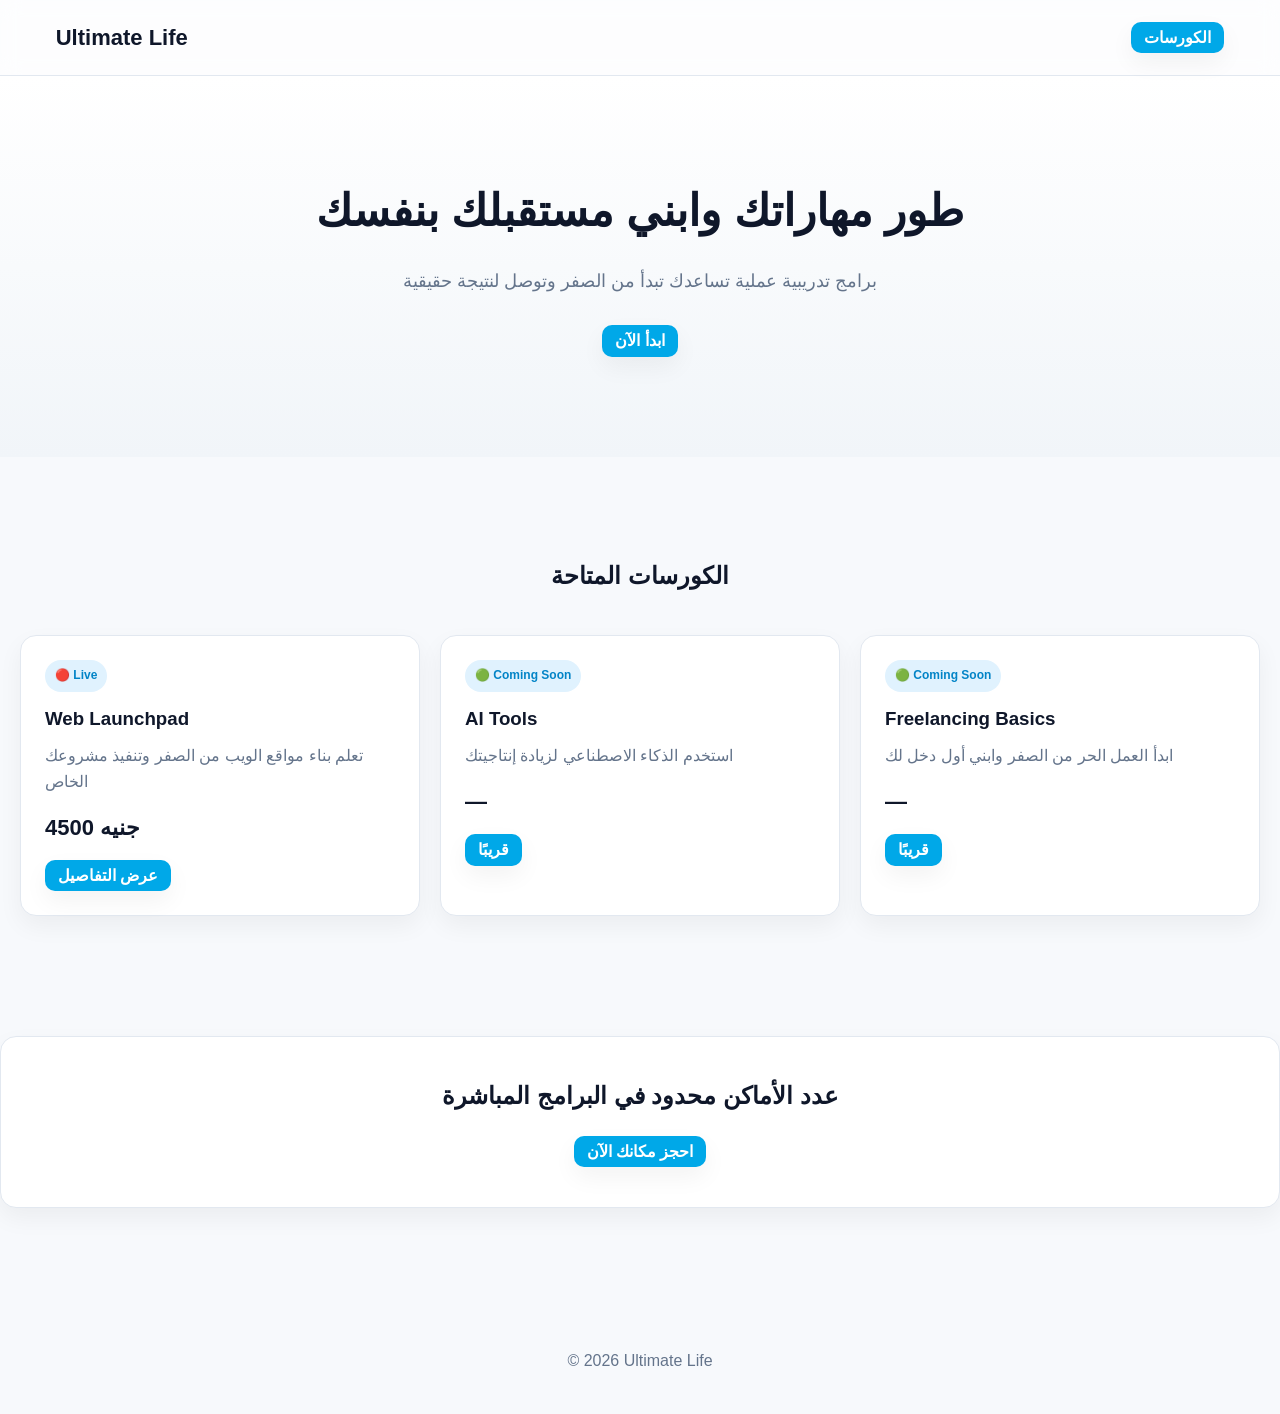
==== index.html @ 3a08e352 "initial commit - ultimate life landing page" ====
<!DOCTYPE html>
<html lang="ar">
<head>
  <meta charset="UTF-8" />
  <meta name="viewport" content="width=device-width, initial-scale=1.0"/>
  <title>Ultimate Life</title>
  <link rel="stylesheet" href="/css/style.css">

  
</head>

<body>

  <div class="container">

    <!-- HEADER -->
    <header>
      <div class="logo">Ultimate Life</div>
      <a href="#courses" class="btn">الكورسات</a>
    </header>

    <!-- HERO -->
    <section class="hero">
      <h1>طور مهاراتك وابني مستقبلك بنفسك</h1>
      <p>
        برامج تدريبية عملية تساعدك تبدأ من الصفر وتوصل لنتيجة حقيقية
      </p>
      <a href="#courses" class="btn">ابدأ الآن</a>
    </section>

    <!-- COURSES -->
    <section id="courses" class="courses">
      <h2>الكورسات المتاحة</h2>

      <div class="course-grid">

        <!-- COURSE 1 -->
        <div class="course-card">
          <span class="badge">🔴 Live</span>
          <h3>Web Launchpad</h3>
          <p>تعلم بناء مواقع الويب من الصفر وتنفيذ مشروعك الخاص</p>
          <div class="price">4500 جنيه</div>
          <a href="#" class="btn">عرض التفاصيل</a>
        </div>

        <!-- COURSE 2 -->
        <div class="course-card">
          <span class="badge">🟢 Coming Soon</span>
          <h3>AI Tools</h3>
          <p>استخدم الذكاء الاصطناعي لزيادة إنتاجيتك</p>
          <div class="price">—</div>
          <a href="#" class="btn">قريبًا</a>
        </div>

        <!-- COURSE 3 -->
        <div class="course-card">
          <span class="badge">🟢 Coming Soon</span>
          <h3>Freelancing Basics</h3>
          <p>ابدأ العمل الحر من الصفر وابني أول دخل لك</p>
          <div class="price">—</div>
          <a href="#" class="btn">قريبًا</a>
        </div>

      </div>
    </section>

    <!-- CTA -->
    <section class="cta">
      <h2>عدد الأماكن محدود في البرامج المباشرة</h2>
      <a href="#" class="btn">احجز مكانك الآن</a>
    </section>

    <!-- FOOTER -->
    <footer>
      © 2026 Ultimate Life
    </footer>

  </div>

</body>
</html>
---- css/style.css ----
:root {
  --bg: #f7f9fc;
  --card: #ffffff;
  --primary: #00a8e8;
  --primary-dark: #0077b6;

  --text: #0f172a;
  --muted: #64748b;

  --border: #e2e8f0;
  --shadow: 0 10px 25px rgba(0, 0, 0, 0.05);
}

/* Reset + Smooth */
* {
  margin: 0;
  padding: 0;
  box-sizing: border-box;
  font-family: Arial, sans-serif;
  transition: all 0.2s ease;
}
*,
*::before,
*::after {
  box-sizing: border-box;
  scroll-behavior: smooth;
}

body {
  background: var(--bg);
  color: var(--text);
  line-height: 1.6;
}

.container {
  width: 100%;
  margin: auto;
}

/* ================= HEADER ================= */
header {
  position: sticky;
  top: 0;
  backdrop-filter: blur(10px);
  background: rgba(255, 255, 255, 0.7);
  border-bottom: 1px solid var(--border);
  z-index: 1000;
  gap: 65%;
  display: flex;
  justify-content: space-around;
  padding: 20px 0;
  align-items: center;
}

.logo {
  font-size: 22px;
  font-weight: bold;
  color: var(--text);
}

/* ================= BUTTON ================= */
.btn {
  background: var(--primary);
  color: #fff;
  padding: 3px 13px;
  border-radius: 10px;
  text-decoration: none;
  font-weight: 600;
  display: inline-block;
  box-shadow: var(--shadow);
}

.btn:hover {
  background: var(--primary-dark);
  transform: translateY(-2px);
}

/* ================= HERO ================= */
.hero {
  text-align: center;
  padding: 100px 0;
  background: linear-gradient(180deg, #ffffff 0%, #f1f5f9 100%);
}

.hero h1 {
  font-size: 44px;
  margin-bottom: 20px;
}

.hero p {
  color: var(--muted);
  font-size: 18px;
  margin-bottom: 30px;
  max-width: 600px;
  margin-inline: auto;
}

/* ================= COURSES ================= */
.courses {
  margin: 80px 0;
  padding: 20px;
}

.courses h2 {
  text-align: center;
  margin-bottom: 40px;
}

.course-grid {
  display: grid;
  grid-template-columns: repeat(auto-fit, minmax(260px, 1fr));
  gap: 20px;
}

/* CARD */
.course-card {
  background: var(--card);
  padding: 24px;
  border-radius: 16px;
  border: 1px solid var(--border);
  box-shadow: var(--shadow);
}

.course-card:hover {
  transform: translateY(-6px);
  box-shadow: 0 15px 35px rgba(0, 0, 0, 0.08);
}

.course-card:hover h3 {
  color: var(--primary);
}

.course-card h3 {
  margin-bottom: 10px;
}

.course-card p {
  color: var(--muted);
  margin-bottom: 15px;
}

/* BADGE */
.badge {
  font-size: 12px;
  padding: 6px 10px;
  border-radius: 999px;
  display: inline-block;
  margin-bottom: 12px;
  background: #e0f2fe;
  color: #0284c7;
  font-weight: 600;
}

/* PRICE */
.price {
  font-size: 22px;
  font-weight: bold;
  margin-bottom: 15px;
}

/* ================= CTA ================= */
.cta {
  text-align: center;
  margin: 100px 0;
  padding: 40px;
  background: var(--card);
  border-radius: 16px;
  border: 1px solid var(--border);
  box-shadow: var(--shadow);
}

.cta h2 {
  margin-bottom: 20px;
}

/* ================= FOOTER ================= */
footer {
  text-align: center;
  padding: 40px 0;
  color: var(--muted);
}
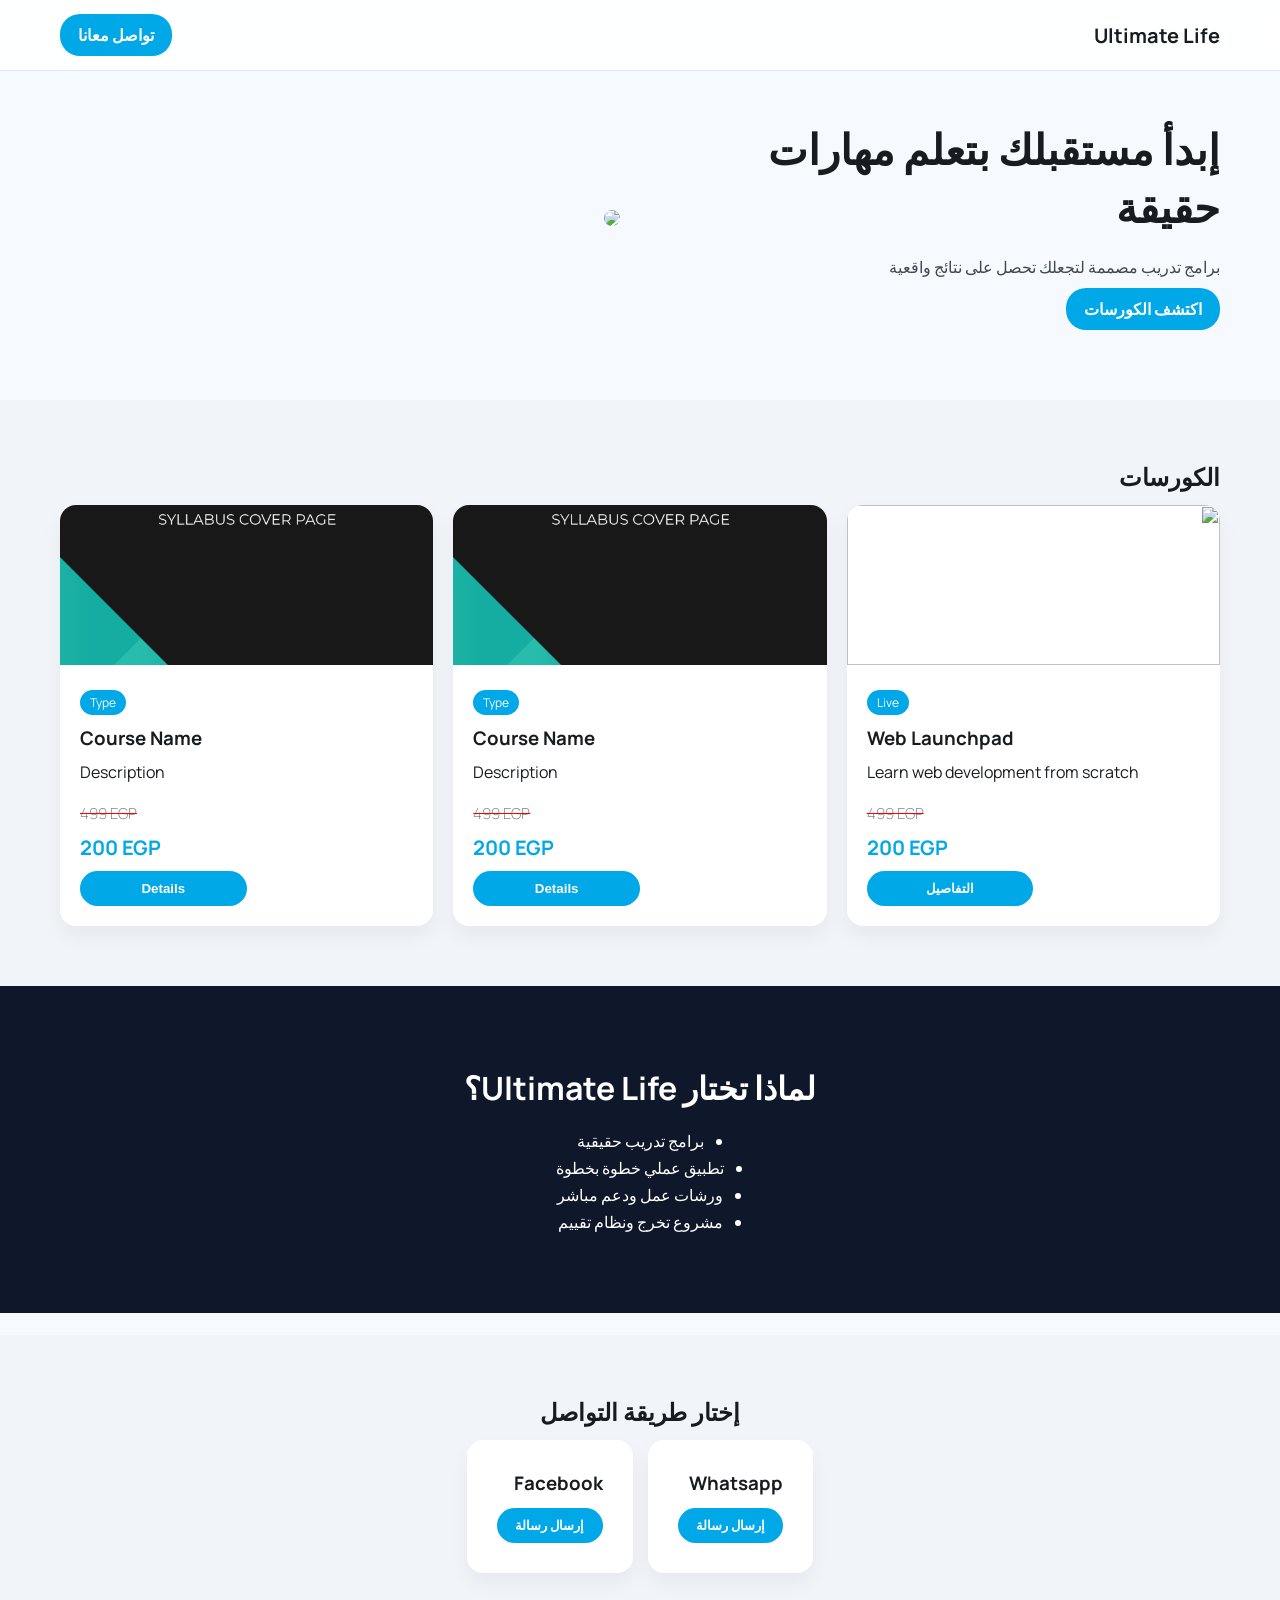
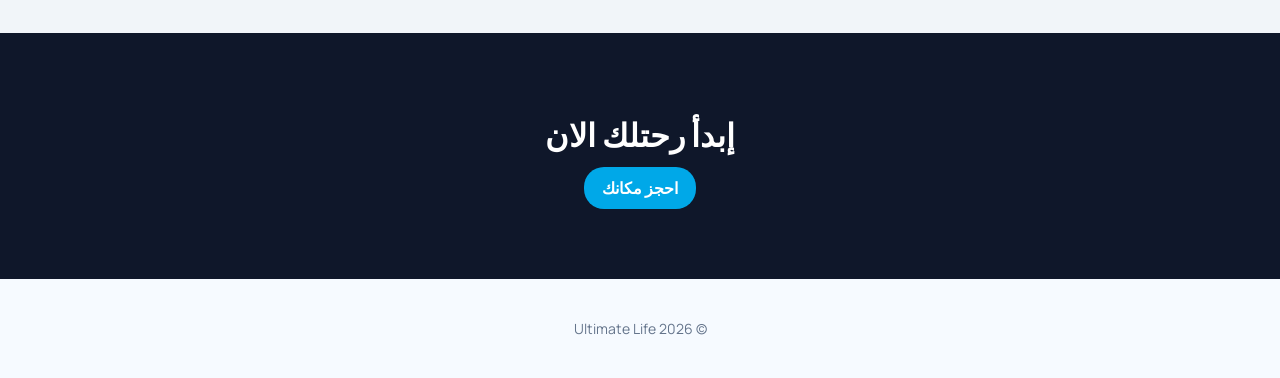
==== commit d7b8f0e2: "v2" ====
--- a/index.html
+++ b/index.html
@@ -1,81 +1,131 @@
-<!DOCTYPE html>
-<html lang="ar">
-<head>
-  <meta charset="UTF-8" />
-  <meta name="viewport" content="width=device-width, initial-scale=1.0"/>
-  <title>Ultimate Life</title>
-  <link rel="stylesheet" href="/css/style.css">
+<!doctype html>
+<html lang="ar" dir="rtl">
+  <head>
+    <meta charset="utf-8" />
+    <meta name="viewport" content="width=device-width, initial-scale=1.0" />
+    <title>Ultimate Life (UL)</title>
 
-  
-</head>
+    <link
+      href="https://fonts.googleapis.com/css2?family=Lexend:wght@400;600;700&family=Manrope:wght@400;500;600&display=swap"
+      rel="stylesheet"
+    />
 
-<body>
+    <link rel="stylesheet" href="/css/style.css" />
+    <script src="/js/header.js"></script>
+  </head>
 
-  <div class="container">
-
+  <body>
     <!-- HEADER -->
-    <header>
-      <div class="logo">Ultimate Life</div>
-      <a href="#courses" class="btn">الكورسات</a>
-    </header>
+    <div id="header"></div>
 
     <!-- HERO -->
     <section class="hero">
-      <h1>طور مهاراتك وابني مستقبلك بنفسك</h1>
-      <p>
-        برامج تدريبية عملية تساعدك تبدأ من الصفر وتوصل لنتيجة حقيقية
-      </p>
-      <a href="#courses" class="btn">ابدأ الآن</a>
+      <div class="container hero-grid">
+        <div>
+          <h1>إبدأ مستقبلك بتعلم مهارات حقيقة</h1>
+          <p>برامج تدريب مصممة لتجعلك تحصل على نتائج واقعية</p>
+          <a href="#courses" class="btn">اكتشف الكورسات</a>
+        </div>
+
+        <div>
+          <img
+            src="https://lh3.googleusercontent.com/aida-public/[base64]"
+          />
+        </div>
+      </div>
     </section>
 
     <!-- COURSES -->
-    <section id="courses" class="courses">
-      <h2>الكورسات المتاحة</h2>
+    <section class="courses" id="courses">
+      <div class="container">
+        <h2 style="padding-bottom: 12px">الكورسات</h2>
 
-      <div class="course-grid">
+        <div class="course-grid">
+          <div class="card">
+            <img
+              src="https://lh3.googleusercontent.com/aida-public/[base64]"
+            />
+            <div class="card-content">
+              <span class="badge">Live</span>
+              <h3>Web Launchpad</h3>
+              <p>Learn web development from scratch</p>
+              <div class="price-tags">
+                <div class="price discount">499 EGP</div>
+                <div class="price">200 EGP</div>
+              </div>
+              <a href="/course-template">
+                <button class="btn course-details">التفاصيل</button>
+              </a>
+            </div>
+          </div>
 
-        <!-- COURSE 1 -->
-        <div class="course-card">
-          <span class="badge">🔴 Live</span>
-          <h3>Web Launchpad</h3>
-          <p>تعلم بناء مواقع الويب من الصفر وتنفيذ مشروعك الخاص</p>
-          <div class="price">4500 جنيه</div>
-          <a href="#" class="btn">عرض التفاصيل</a>
+          <div class="card">
+            <img src="pics/course-temp.jpg" />
+            <div class="card-content">
+              <span class="badge">Type</span>
+              <h3>Course Name</h3>
+              <p>Description</p>
+              <div class="price-tags">
+                <div class="price discount">499 EGP</div>
+                <div class="price">200 EGP</div>
+              </div>
+              <a href="/course-template">
+                <button class="btn course-details">Details</button>
+              </a>
+            </div>
+          </div>
+
+          <div class="card">
+            <img src="pics/course-temp.jpg" />
+            <div class="card-content">
+              <span class="badge">Type</span>
+              <h3>Course Name</h3>
+              <p>Description</p>
+              <div class="price-tags">
+                <div class="price discount">499 EGP</div>
+                <div class="price">200 EGP</div>
+              </div>
+              <a href="/course-template">
+                <button class="btn course-details">Details</button>
+              </a>
+            </div>
+          </div>
         </div>
-
-        <!-- COURSE 2 -->
-        <div class="course-card">
-          <span class="badge">🟢 Coming Soon</span>
-          <h3>AI Tools</h3>
-          <p>استخدم الذكاء الاصطناعي لزيادة إنتاجيتك</p>
-          <div class="price">—</div>
-          <a href="#" class="btn">قريبًا</a>
-        </div>
-
-        <!-- COURSE 3 -->
-        <div class="course-card">
-          <span class="badge">🟢 Coming Soon</span>
-          <h3>Freelancing Basics</h3>
-          <p>ابدأ العمل الحر من الصفر وابني أول دخل لك</p>
-          <div class="price">—</div>
-          <a href="#" class="btn">قريبًا</a>
-        </div>
-
       </div>
     </section>
+    <section class="cta" id="features">
+      <h2>لماذا تختار Ultimate Life؟</h2>
+      <ul>
+        <li>برامج تدريب حقيقية</li>
+        <li>تطبيق عملي خطوة بخطوة</li>
+        <li>ورشات عمل ودعم مباشر</li>
+        <li>مشروع تخرج ونظام تقييم</li>
+      </ul>
+    </section>
+    <br />
 
+    <section class="courses">
+      <div class="container contact">
+        <h2 style="padding-bottom: 12px">إختار طريقة التواصل</h2>
+        <div class="cards-contact">
+          <div class="card card-contact">
+            <h3>Whatsapp</h3>
+            <button class="btn">إرسال رسالة</button>
+          </div>
+          <div class="card card-contact">
+            <h3>Facebook</h3>
+            <button class="btn">إرسال رسالة</button>
+          </div>
+        </div>
+      </div>
+    </section>
     <!-- CTA -->
     <section class="cta">
-      <h2>عدد الأماكن محدود في البرامج المباشرة</h2>
-      <a href="#" class="btn">احجز مكانك الآن</a>
+      <h2>إبدأ رحتلك الان</h2>
+      <a href="#" class="btn">احجز مكانك</a>
     </section>
 
     <!-- FOOTER -->
-    <footer>
-      © 2026 Ultimate Life
-    </footer>
-
-  </div>
-
-</body>
-</html>+    <footer>© 2026 Ultimate Life</footer>
+  </body>
+</html>
--- a/css/style.css
+++ b/css/style.css
@@ -1,181 +1,238 @@
+/* ===== ROOT ===== */
 :root {
-  --bg: #f7f9fc;
+  --primary: #00a8e8;
+  --bg: #f6faff;
+  --text: #171c20;
+  --muted: #3e4850;
   --card: #ffffff;
-  --primary: #00a8e8;
-  --primary-dark: #0077b6;
-
-  --text: #0f172a;
-  --muted: #64748b;
-
   --border: #e2e8f0;
-  --shadow: 0 10px 25px rgba(0, 0, 0, 0.05);
-}
-
-/* Reset + Smooth */
+}
+
+/* RESET */
 * {
   margin: 0;
   padding: 0;
   box-sizing: border-box;
-  font-family: Arial, sans-serif;
-  transition: all 0.2s ease;
-}
-*,
-*::before,
-*::after {
-  box-sizing: border-box;
-  scroll-behavior: smooth;
 }
 
 body {
+  font-family: "Manrope", sans-serif;
   background: var(--bg);
   color: var(--text);
-  line-height: 1.6;
-}
-
+}
+
+/* CONTAINER */
 .container {
+  max-width: 1200px;
+  margin: auto;
+  padding: 0 20px;
+}
+
+/* HEADER */
+header {
+  position: fixed;
+  top: 0;
   width: 100%;
-  margin: auto;
-}
-
-/* ================= HEADER ================= */
-header {
-  position: sticky;
-  top: 0;
+  background: rgba(255, 255, 255, 0.9);
   backdrop-filter: blur(10px);
-  background: rgba(255, 255, 255, 0.7);
   border-bottom: 1px solid var(--border);
-  z-index: 1000;
-  gap: 65%;
-  display: flex;
-  justify-content: space-around;
-  padding: 20px 0;
-  align-items: center;
+}
+
+.nav {
+  display: flex;
+  justify-content: space-between;
+  align-items: center;
+  height: 70px;
 }
 
 .logo {
-  font-size: 22px;
-  font-weight: bold;
-  color: var(--text);
-}
-
-/* ================= BUTTON ================= */
+  font-weight: 700;
+  font-size: 20px;
+}
+
+.nav-links {
+  display: flex;
+  gap: 25px;
+}
+
+.nav-links a {
+  text-decoration: none;
+  color: var(--muted);
+}
+
 .btn {
   background: var(--primary);
   color: #fff;
-  padding: 3px 13px;
-  border-radius: 10px;
+  padding: 10px 18px;
+  border-radius: 20px;
   text-decoration: none;
   font-weight: 600;
-  display: inline-block;
-  box-shadow: var(--shadow);
-}
-
+  border: none;
+}
 .btn:hover {
-  background: var(--primary-dark);
-  transform: translateY(-2px);
-}
-
-/* ================= HERO ================= */
+  opacity: 0.5;
+  cursor: pointer;
+}
+
+/* HERO */
 .hero {
-  text-align: center;
-  padding: 100px 0;
-  background: linear-gradient(180deg, #ffffff 0%, #f1f5f9 100%);
+  padding: 120px 0 80px;
+}
+
+.hero-grid {
+  display: grid;
+  grid-template-columns: 1fr 1fr;
+  gap: 40px;
+  align-items: center;
 }
 
 .hero h1 {
-  font-size: 44px;
+  font-size: 42px;
   margin-bottom: 20px;
 }
 
 .hero p {
   color: var(--muted);
-  font-size: 18px;
-  margin-bottom: 30px;
-  max-width: 600px;
-  margin-inline: auto;
-}
-
-/* ================= COURSES ================= */
+  margin-bottom: 20px;
+}
+
+.hero img {
+  width: 100%;
+  border-radius: 20px;
+}
+
+/* COURSES */
 .courses {
-  margin: 80px 0;
-  padding: 20px;
-}
-
-.courses h2 {
-  text-align: center;
-  margin-bottom: 40px;
+  padding: 60px 0;
+  background: #f1f5f9;
 }
 
 .course-grid {
   display: grid;
-  grid-template-columns: repeat(auto-fit, minmax(260px, 1fr));
+  grid-template-columns: repeat(3, 1fr);
   gap: 20px;
 }
-
-/* CARD */
-.course-card {
-  background: var(--card);
-  padding: 24px;
-  border-radius: 16px;
-  border: 1px solid var(--border);
-  box-shadow: var(--shadow);
-}
-
-.course-card:hover {
-  transform: translateY(-6px);
-  box-shadow: 0 15px 35px rgba(0, 0, 0, 0.08);
-}
-
-.course-card:hover h3 {
-  color: var(--primary);
-}
-
-.course-card h3 {
-  margin-bottom: 10px;
-}
-
-.course-card p {
-  color: var(--muted);
-  margin-bottom: 15px;
-}
-
-/* BADGE */
-.badge {
-  font-size: 12px;
-  padding: 6px 10px;
-  border-radius: 999px;
-  display: inline-block;
-  margin-bottom: 12px;
-  background: #e0f2fe;
-  color: #0284c7;
-  font-weight: 600;
-}
-
-/* PRICE */
-.price {
-  font-size: 22px;
-  font-weight: bold;
-  margin-bottom: 15px;
-}
-
-/* ================= CTA ================= */
-.cta {
-  text-align: center;
-  margin: 100px 0;
-  padding: 40px;
+.contact {
+  display: flex;
+  align-items: center;
+  justify-content: center;
+  flex-direction: column;
+}
+.card-contact {
+  width: fit-content;
+  padding: 30px;
+  display: flex;
+  flex-direction: column;
+  gap: 12px;
+  justify-content: center;
+}
+.cards-contact {
+  display: flex;
+  gap: 15px;
+}
+.card {
   background: var(--card);
   border-radius: 16px;
-  border: 1px solid var(--border);
-  box-shadow: var(--shadow);
+  overflow: hidden;
+  box-shadow: 0 10px 20px rgba(0, 0, 0, 0.05);
+}
+
+.card img {
+  width: 100%;
+  height: 160px;
+  object-fit: cover;
+}
+
+.card-content {
+  padding: 20px;
+  display: flex;
+  flex-direction: column;
+  gap: 10px;
+  direction: ltr;
+}
+
+.badge {
+  background: var(--primary);
+  color: #fff;
+  padding: 4px 10px;
+  border-radius: 20px;
+  font-size: 12px;
+  width: fit-content;
+}
+
+.price {
+  font-weight: bold;
+  margin-top: 10px;
+  color: var(--primary);
+  font-size: 20px;
+}
+.discount {
+  text-decoration: line-through;
+  text-decoration-thickness: from-font;
+  text-decoration-color: red;
+  color: #726a6a;
+  font-weight: 100;
+  font-size: 15px;
+}
+.price-tags {
+  display: flex;
+  flex-direction: column;
+}
+
+/* CTA */
+.cta {
+  padding: 80px 0;
+  text-align: center;
+  background: #0f172a;
+  color: #fff;
 }
 
 .cta h2 {
+  font-size: 32px;
   margin-bottom: 20px;
 }
 
-/* ================= FOOTER ================= */
+/* FOOTER */
 footer {
+  padding: 40px;
   text-align: center;
-  padding: 40px 0;
-  color: var(--muted);
-}
+  font-size: 14px;
+  color: #64748b;
+}
+.course-details {
+  width: 50%;
+}
+
+ul {
+  display: flex;
+  justify-content: center;
+  align-items: center;
+  flex-direction: column;
+  gap: 5px;
+}
+::marker {
+  list-style-type: revert-layer;
+}
+@media only screen and (max-width: 480px) {
+  .card {
+    width: 21pc;
+  }
+  .btn {
+    text-align: center;
+    width: fit-content;
+    height: auto;
+  }
+  * {
+    width: 100%;
+  }
+  .course-grid {
+    display: flex;
+    flex-direction: column;
+  }
+  .card-contact {
+    display: flex;
+    justify-self: center;
+    align-items: center;
+    text-align: center;
+  }
+}
